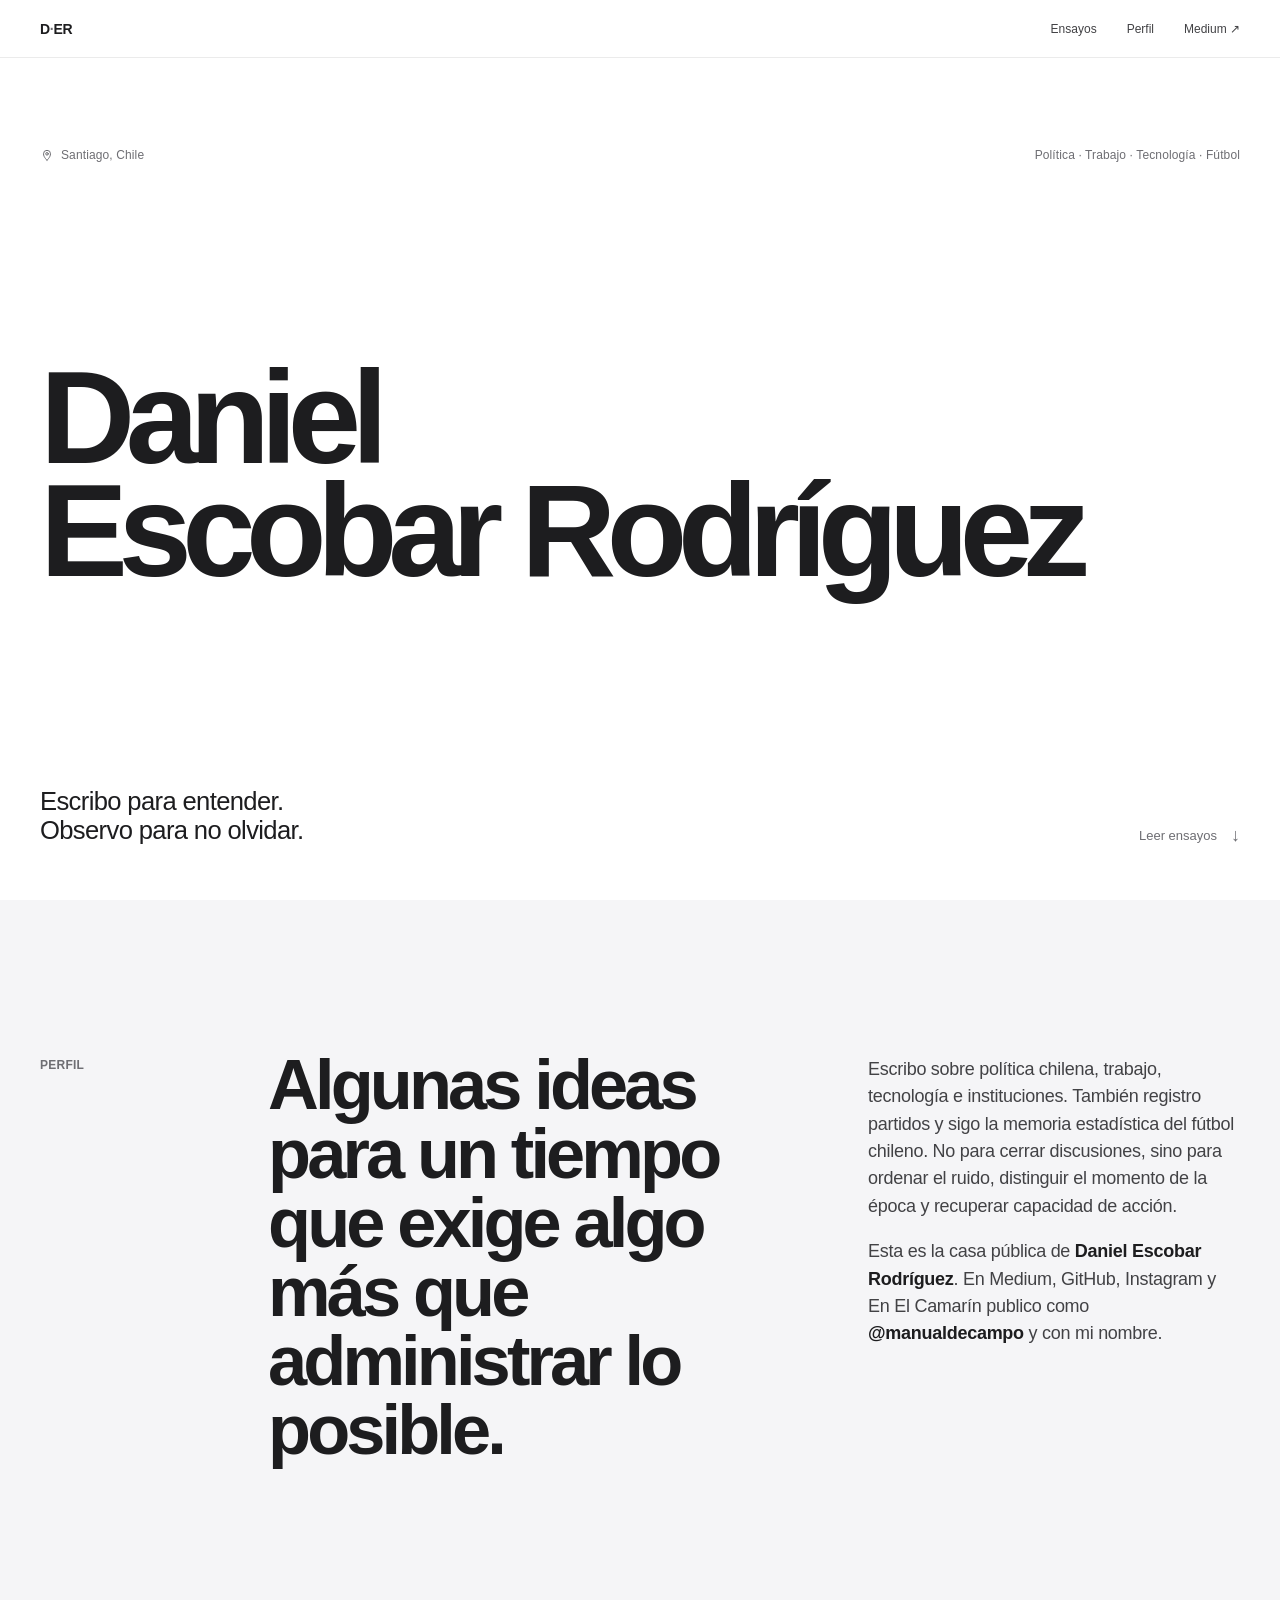
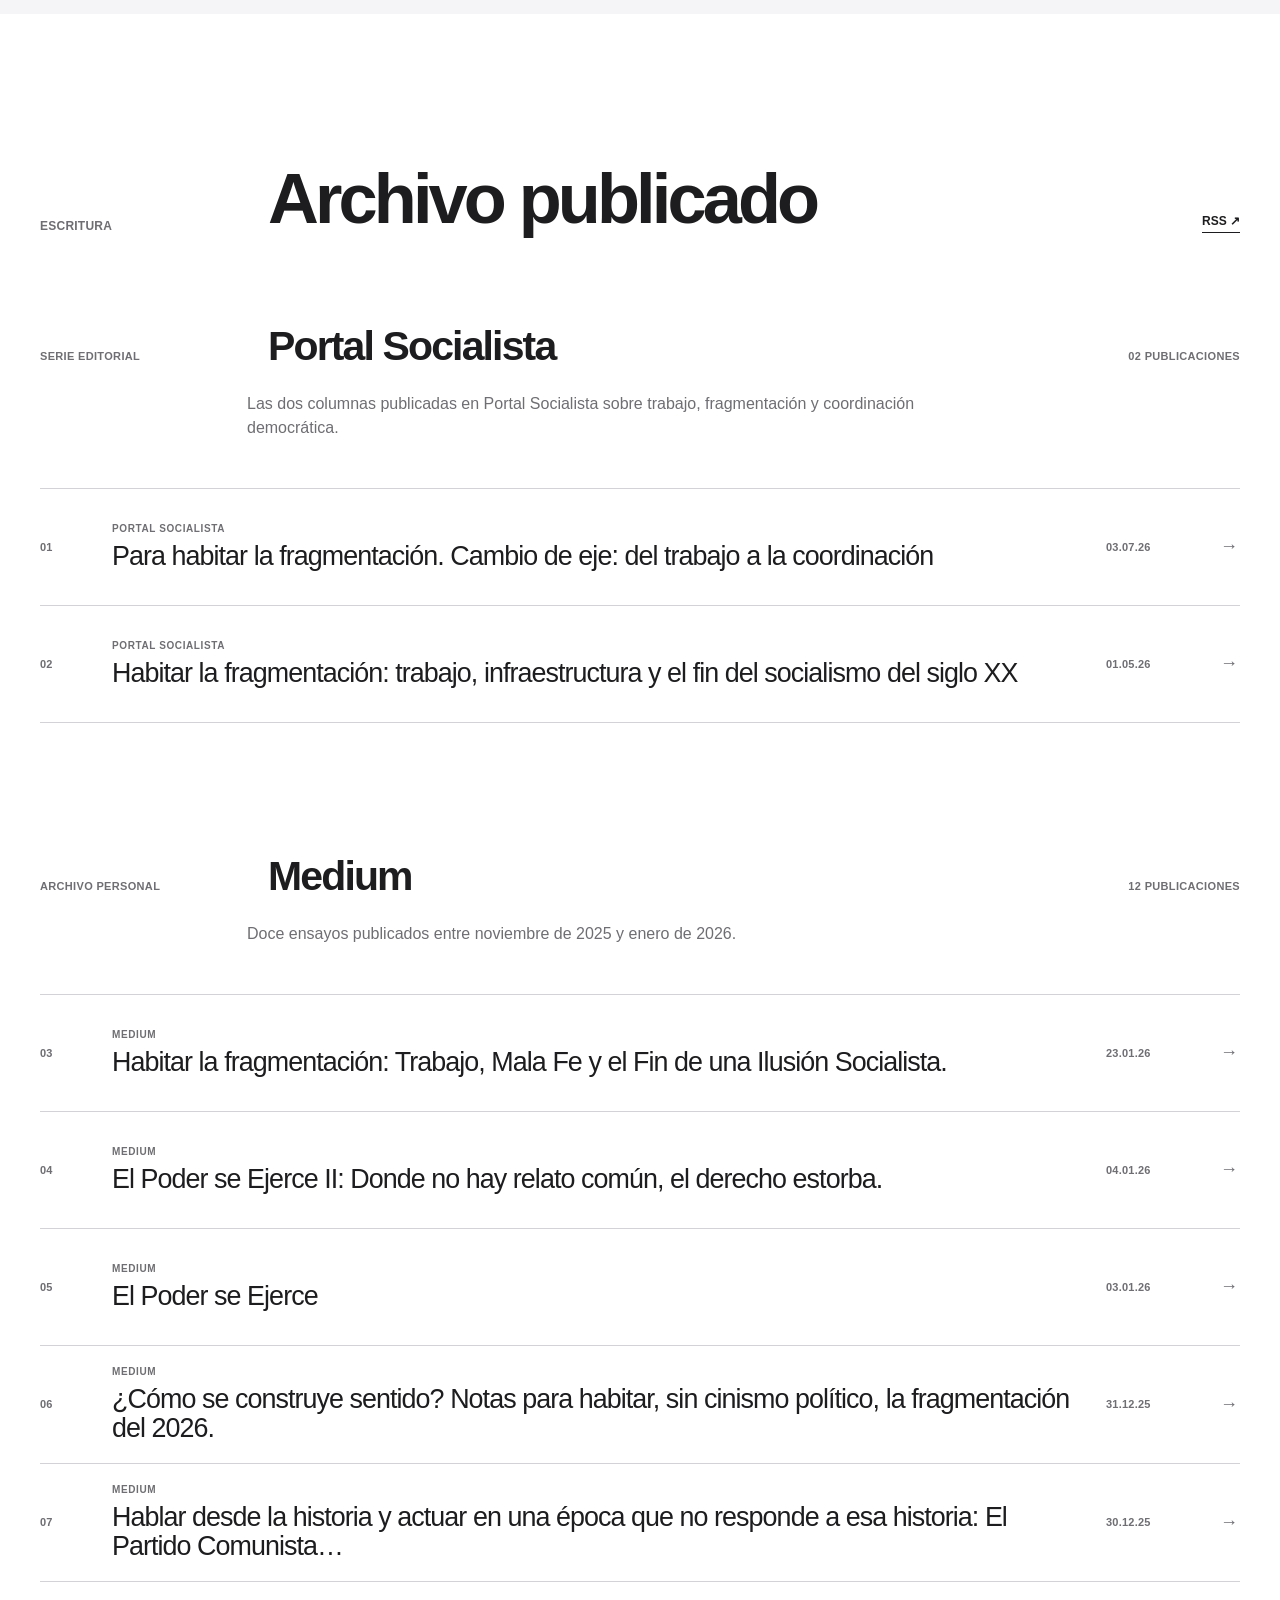
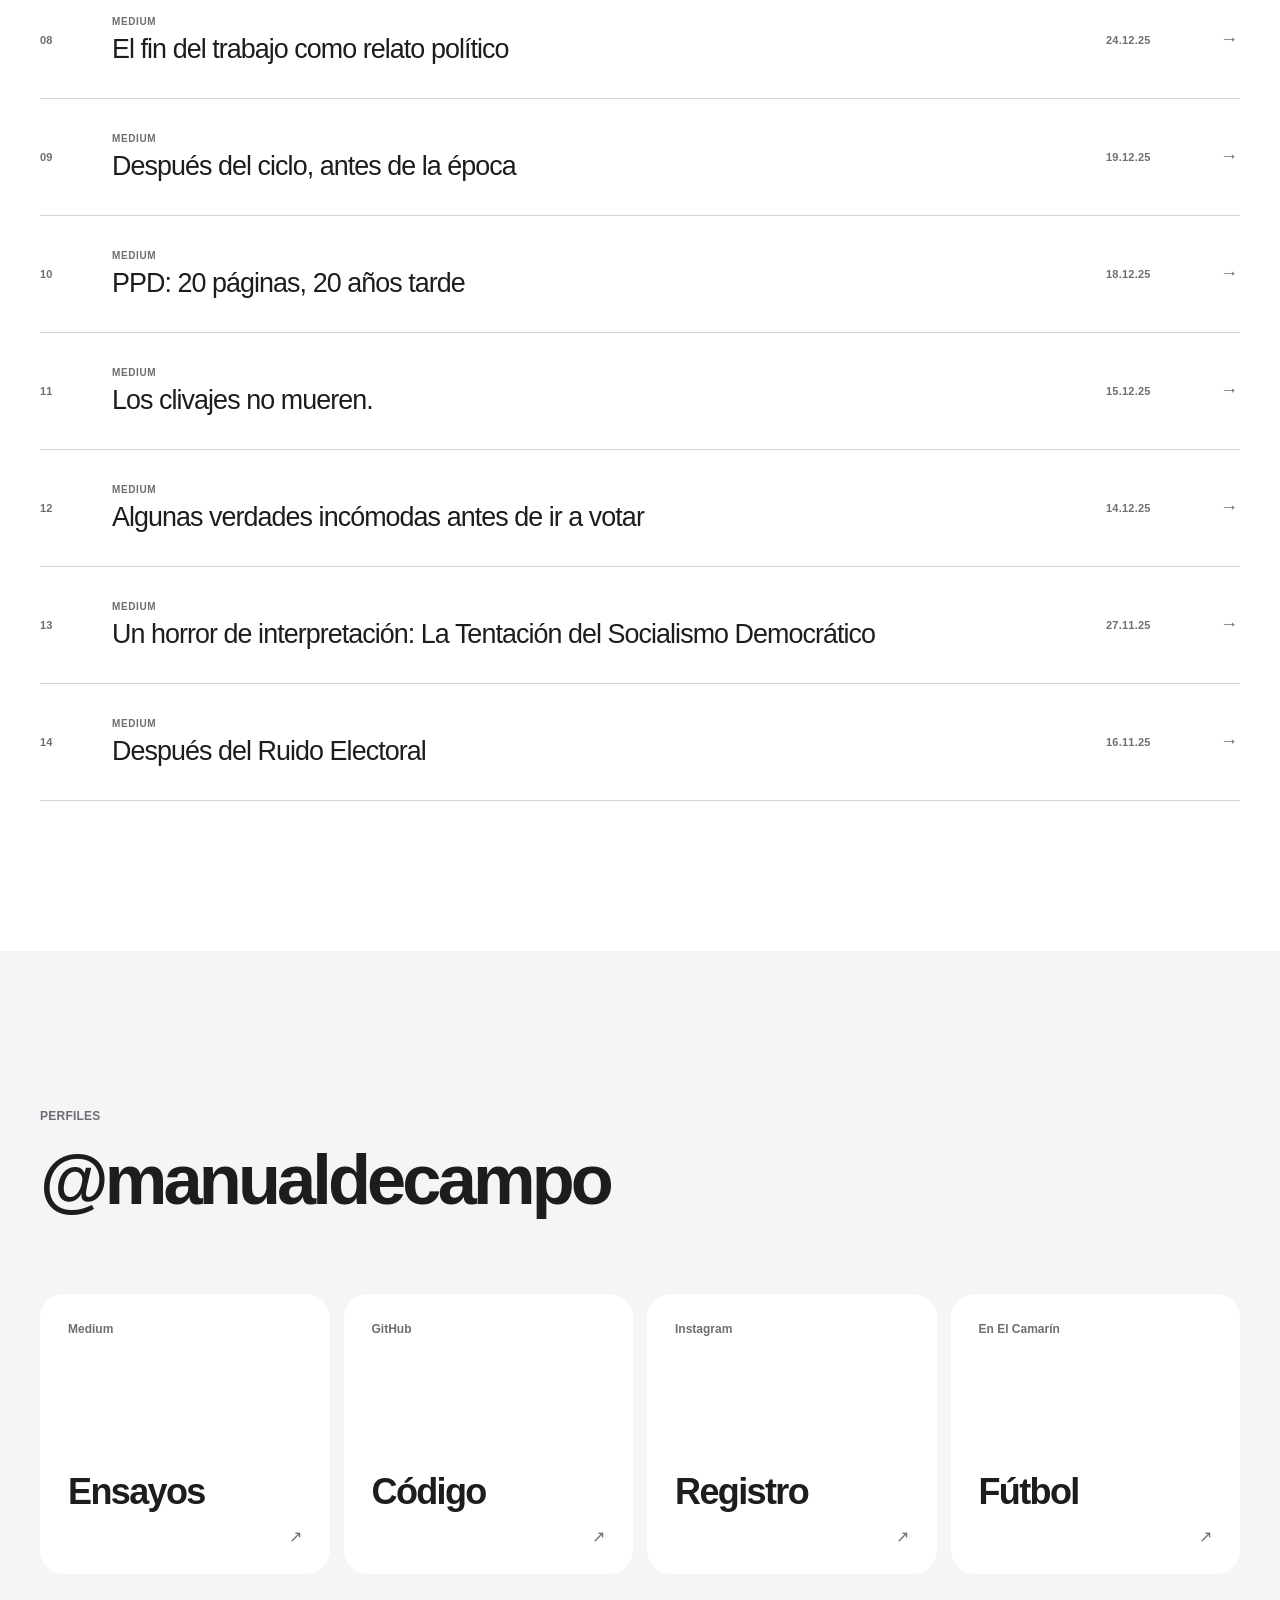
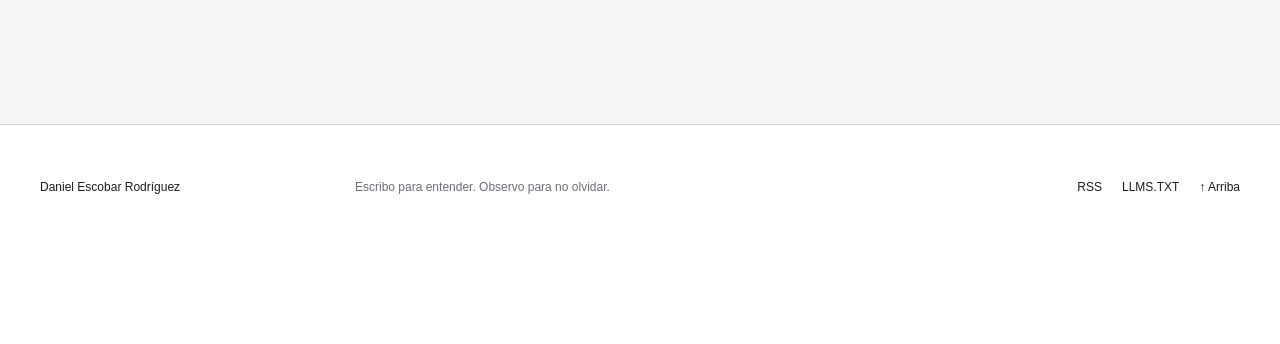
==== index.html @ f7c0a110 "hola mundo" ====
<!doctype html>
<html lang="es-CL">
  <head>
    <meta charset="utf-8" />
    <meta name="viewport" content="width=device-width, initial-scale=1" />
    <title>Daniel Escobar Rodríguez — @manualdecampo</title>
    <meta name="description" content="Ensayos de Daniel Escobar Rodríguez sobre política chilena, trabajo, tecnología, instituciones, vida común y fútbol chileno." />
    <meta name="author" content="Daniel Escobar Rodríguez" />
    <meta name="robots" content="index,follow,max-image-preview:large" />
    <meta name="theme-color" content="#ffffff" />
    <link rel="icon" href="data:," />
    <link rel="canonical" href="https://manualdecampo.github.io/" />
    <link rel="alternate" type="application/rss+xml" title="Ensayos de Daniel Escobar Rodríguez" href="https://manualdecampo.github.io/feed.xml" />
    <link rel="stylesheet" href="/styles.css" />

    <meta property="og:type" content="profile" />
    <meta property="og:locale" content="es_CL" />
    <meta property="og:title" content="Daniel Escobar Rodríguez" />
    <meta property="og:description" content="Escribo para entender. Observo para no olvidar." />
    <meta property="og:url" content="https://manualdecampo.github.io/" />
    <meta property="profile:username" content="manualdecampo" />
    <meta name="twitter:card" content="summary" />

    <script type="application/ld+json">
      {
        "@context": "https://schema.org",
        "@type": "ProfilePage",
        "@id": "https://manualdecampo.github.io/#profile",
        "url": "https://manualdecampo.github.io/",
        "name": "Daniel Escobar Rodríguez — ensayos y perfil",
        "inLanguage": "es-CL",
        "mainEntity": {
          "@type": "Person",
          "@id": "https://manualdecampo.github.io/#daniel-escobar-rodriguez",
          "name": "Daniel Escobar Rodríguez",
          "alternateName": ["@manualdecampo", "manualdecampo"],
          "identifier": "manualdecampo",
          "url": "https://manualdecampo.github.io/",
          "description": "Autor de ensayos sobre política chilena, trabajo, tecnología, instituciones y vida común.",
          "homeLocation": { "@type": "Country", "name": "Chile" },
          "sameAs": [
            "https://manualdecampo.medium.com/",
            "https://github.com/manualdecampo",
            "https://www.instagram.com/manualdecampo/",
            "https://enelcamarin.cl/author/descobar/"
          ],
          "knowsAbout": ["Política chilena", "Trabajo", "Tecnología", "Instituciones", "Vida común", "Fútbol chileno", "Estadísticas de fútbol"]
        }
      }
    </script>
  </head>
  <body>
    <header class="site-header">
      <a class="identity" href="#inicio" aria-label="Daniel Escobar Rodríguez, inicio">D<span>·</span>ER</a>
      <nav aria-label="Navegación principal">
        <a href="#ensayos">Ensayos</a>
        <a href="#perfil">Perfil</a>
        <a href="https://manualdecampo.medium.com/" rel="me">Medium ↗</a>
      </nav>
    </header>

    <main>
      <section class="hero" id="inicio" aria-labelledby="nombre">
        <div class="hero-meta" aria-label="Descripción breve">
          <span class="location"><svg viewBox="0 0 24 24" aria-hidden="true"><path d="M12 21s6-5.2 6-11a6 6 0 1 0-12 0c0 5.8 6 11 6 11Z"/><circle cx="12" cy="10" r="2.2"/></svg>Santiago, Chile</span>
          <span>Política · Trabajo · Tecnología · Fútbol</span>
        </div>
        <h1 id="nombre">Daniel<br />Escobar Rodríguez</h1>
        <div class="hero-bottom">
          <p class="manifesto">Escribo para entender.<br />Observo para no olvidar.</p>
          <a class="scroll-link" href="#ensayos">Leer ensayos <span>↓</span></a>
        </div>
      </section>

      <section class="intro" id="perfil" aria-labelledby="presentacion">
        <p class="section-label">Perfil</p>
        <h2 id="presentacion">Algunas ideas para un tiempo que exige algo más que administrar lo posible.</h2>
        <div class="intro-copy">
          <p>Escribo sobre política chilena, trabajo, tecnología e instituciones. También registro partidos y sigo la memoria estadística del fútbol chileno. No para cerrar discusiones, sino para ordenar el ruido, distinguir el momento de la época y recuperar capacidad de acción.</p>
          <p>Esta es la casa pública de <strong>Daniel Escobar Rodríguez</strong>. En Medium, GitHub, Instagram y En El Camarín publico como <strong>@manualdecampo</strong> y con mi nombre.</p>
        </div>
      </section>

      <section class="essays" id="ensayos" aria-labelledby="titulo-ensayos">
        <!-- PUBLICATIONS:START -->
<div class="essays-header">
  <p class="section-label">Escritura</p>
  <h2 id="titulo-ensayos">Archivo publicado</h2>
  <a href="/feed.xml">RSS ↗</a>
</div>
<div class="publication-group">
  <div class="publication-group-header">
    <p>Serie editorial</p>
    <h3>Portal Socialista</h3>
    <span>02 publicaciones</span>
  </div>
  <p class="publication-description">Las dos columnas publicadas en Portal Socialista sobre trabajo, fragmentación y coordinación democrática.</p>
  <ol class="essay-list"><li>
  <a href="/escritura/portal-socialista/para-habitar-la-fragmentacion-cambio-de-eje-del-trabajo-a-la-coordinacion/">
    <span class="essay-index">01</span>
    <span class="essay-copy"><span class="essay-source">Portal Socialista</span><span class="essay-title">Para habitar la fragmentación. Cambio de eje: del trabajo a la coordinación</span></span>
    <time datetime="2026-07-03">03.07.26</time>
    <span class="arrow" aria-hidden="true">→</span>
  </a>
</li>
<li>
  <a href="/escritura/portal-socialista/habitar-la-fragmentacion-trabajo-infraestructura-y-el-fin-del-socialismo-del-siglo-xx/">
    <span class="essay-index">02</span>
    <span class="essay-copy"><span class="essay-source">Portal Socialista</span><span class="essay-title">Habitar la fragmentación: trabajo, infraestructura y el fin del socialismo del siglo XX</span></span>
    <time datetime="2026-05-01">01.05.26</time>
    <span class="arrow" aria-hidden="true">→</span>
  </a>
</li>
</ol>
</div>

<div class="publication-group">
  <div class="publication-group-header">
    <p>Archivo personal</p>
    <h3>Medium</h3>
    <span>12 publicaciones</span>
  </div>
  <p class="publication-description">Doce ensayos publicados entre noviembre de 2025 y enero de 2026.</p>
  <ol class="essay-list"><li>
  <a href="/escritura/medium/habitar-la-fragmentacion-trabajo-mala-fe-y-el-fin-de-una-ilusion-socialista/">
    <span class="essay-index">03</span>
    <span class="essay-copy"><span class="essay-source">Medium</span><span class="essay-title">Habitar la fragmentación: Trabajo, Mala Fe y el Fin de una Ilusión Socialista.</span></span>
    <time datetime="2026-01-23">23.01.26</time>
    <span class="arrow" aria-hidden="true">→</span>
  </a>
</li>
<li>
  <a href="/escritura/medium/el-poder-se-ejerce-ii/">
    <span class="essay-index">04</span>
    <span class="essay-copy"><span class="essay-source">Medium</span><span class="essay-title">El Poder se Ejerce II: Donde no hay relato común, el derecho estorba.</span></span>
    <time datetime="2026-01-04">04.01.26</time>
    <span class="arrow" aria-hidden="true">→</span>
  </a>
</li>
<li>
  <a href="/escritura/medium/el-poder-se-ejerce/">
    <span class="essay-index">05</span>
    <span class="essay-copy"><span class="essay-source">Medium</span><span class="essay-title">El Poder se Ejerce</span></span>
    <time datetime="2026-01-03">03.01.26</time>
    <span class="arrow" aria-hidden="true">→</span>
  </a>
</li>
<li>
  <a href="/escritura/medium/como-se-construye-sentido/">
    <span class="essay-index">06</span>
    <span class="essay-copy"><span class="essay-source">Medium</span><span class="essay-title">¿Cómo se construye sentido? Notas para habitar, sin cinismo político, la fragmentación del 2026.</span></span>
    <time datetime="2025-12-31">31.12.25</time>
    <span class="arrow" aria-hidden="true">→</span>
  </a>
</li>
<li>
  <a href="/escritura/medium/hablar-desde-la-historia-partido-comunista/">
    <span class="essay-index">07</span>
    <span class="essay-copy"><span class="essay-source">Medium</span><span class="essay-title">Hablar desde la historia y actuar en una época que no responde a esa historia: El Partido Comunista…</span></span>
    <time datetime="2025-12-30">30.12.25</time>
    <span class="arrow" aria-hidden="true">→</span>
  </a>
</li>
<li>
  <a href="/escritura/medium/el-fin-del-trabajo-como-relato-politico/">
    <span class="essay-index">08</span>
    <span class="essay-copy"><span class="essay-source">Medium</span><span class="essay-title">El fin del trabajo como relato político</span></span>
    <time datetime="2025-12-24">24.12.25</time>
    <span class="arrow" aria-hidden="true">→</span>
  </a>
</li>
<li>
  <a href="/escritura/medium/despues-del-ciclo-antes-de-la-epoca/">
    <span class="essay-index">09</span>
    <span class="essay-copy"><span class="essay-source">Medium</span><span class="essay-title">Después del ciclo, antes de la época</span></span>
    <time datetime="2025-12-19">19.12.25</time>
    <span class="arrow" aria-hidden="true">→</span>
  </a>
</li>
<li>
  <a href="/escritura/medium/ppd-20-paginas-20-anos-tarde/">
    <span class="essay-index">10</span>
    <span class="essay-copy"><span class="essay-source">Medium</span><span class="essay-title">PPD: 20 páginas, 20 años tarde</span></span>
    <time datetime="2025-12-18">18.12.25</time>
    <span class="arrow" aria-hidden="true">→</span>
  </a>
</li>
<li>
  <a href="/escritura/medium/los-clivajes-no-mueren/">
    <span class="essay-index">11</span>
    <span class="essay-copy"><span class="essay-source">Medium</span><span class="essay-title">Los clivajes no mueren.</span></span>
    <time datetime="2025-12-15">15.12.25</time>
    <span class="arrow" aria-hidden="true">→</span>
  </a>
</li>
<li>
  <a href="/escritura/medium/algunas-verdades-incomodas-antes-de-ir-a-votar/">
    <span class="essay-index">12</span>
    <span class="essay-copy"><span class="essay-source">Medium</span><span class="essay-title">Algunas verdades incómodas antes de ir a votar</span></span>
    <time datetime="2025-12-14">14.12.25</time>
    <span class="arrow" aria-hidden="true">→</span>
  </a>
</li>
<li>
  <a href="/escritura/medium/un-horror-de-interpretacion-la-tentacion-del-socialismo-democratico/">
    <span class="essay-index">13</span>
    <span class="essay-copy"><span class="essay-source">Medium</span><span class="essay-title">Un horror de interpretación: La Tentación del Socialismo Democrático</span></span>
    <time datetime="2025-11-27">27.11.25</time>
    <span class="arrow" aria-hidden="true">→</span>
  </a>
</li>
<li>
  <a href="/escritura/medium/despues-del-ruido-electoral/">
    <span class="essay-index">14</span>
    <span class="essay-copy"><span class="essay-source">Medium</span><span class="essay-title">Después del Ruido Electoral</span></span>
    <time datetime="2025-11-16">16.11.25</time>
    <span class="arrow" aria-hidden="true">→</span>
  </a>
</li>
</ol>
</div>
        <!-- PUBLICATIONS:END -->
      </section>

      <section class="profiles" aria-labelledby="titulo-perfiles">
        <p class="section-label">Perfiles</p>
        <h2 id="titulo-perfiles">@manualdecampo</h2>
        <div class="profile-grid">
          <a href="https://manualdecampo.medium.com/" rel="me">
            <span>Medium</span><strong>Ensayos</strong><i>↗</i>
          </a>
          <a href="https://github.com/manualdecampo" rel="me">
            <span>GitHub</span><strong>Código</strong><i>↗</i>
          </a>
          <a href="https://www.instagram.com/manualdecampo/" rel="me">
            <span>Instagram</span><strong>Registro</strong><i>↗</i>
          </a>
          <a href="https://enelcamarin.cl/author/descobar/" rel="me">
            <span>En El Camarín</span><strong>Fútbol</strong><i>↗</i>
          </a>
        </div>
      </section>
    </main>

    <footer>
      <p>Daniel Escobar Rodríguez</p>
      <p>Escribo para entender. Observo para no olvidar.</p>
      <div>
        <a href="/feed.xml">RSS</a>
        <a href="/llms.txt">LLMS.TXT</a>
        <a href="#inicio">↑ Arriba</a>
      </div>
    </footer>
  </body>
</html>
---- styles.css ----
:root {
  --white: #ffffff;
  --black: #050505;
  --gray-900: #1d1d1f;
  --gray-700: #424245;
  --gray-500: #6e6e73;
  --gray-300: #d2d2d7;
  --gray-200: #e8e8ed;
  --gray-100: #f5f5f7;
  --page: min(1440px, calc(100vw - 80px));
  --font: -apple-system, BlinkMacSystemFont, "Helvetica Neue", Helvetica, Arial, sans-serif;
}

* { box-sizing: border-box; }
html { scroll-behavior: smooth; }
body {
  margin: 0;
  background: var(--white);
  color: var(--gray-900);
  font-family: var(--font);
  -webkit-font-smoothing: antialiased;
  text-rendering: optimizeLegibility;
}
a { color: inherit; }

.site-header {
  position: sticky;
  top: 0;
  z-index: 10;
  width: 100%;
  min-height: 58px;
  padding: 0 max(40px, calc((100vw - 1440px) / 2));
  display: flex;
  align-items: center;
  justify-content: space-between;
  background: color-mix(in srgb, white 82%, transparent);
  border-bottom: 1px solid rgba(0, 0, 0, .08);
  backdrop-filter: saturate(180%) blur(20px);
  -webkit-backdrop-filter: saturate(180%) blur(20px);
}
.identity {
  font-weight: 700;
  font-size: 14px;
  letter-spacing: -.02em;
  text-decoration: none;
}
.identity span { color: var(--gray-500); }
.site-header nav { display: flex; gap: 30px; }
.site-header nav a {
  font-size: 12px;
  font-weight: 500;
  text-decoration: none;
  color: var(--gray-700);
  transition: color .2s ease;
}
.site-header nav a:hover { color: var(--black); }

.hero {
  width: var(--page);
  min-height: calc(100vh - 58px);
  margin: 0 auto;
  padding: clamp(70px, 10vh, 130px) 0 54px;
  display: flex;
  flex-direction: column;
  justify-content: space-between;
}
.hero-meta {
  display: flex;
  justify-content: space-between;
  color: var(--gray-500);
  font-size: 12px;
  font-weight: 500;
  letter-spacing: .01em;
}
.location { display: inline-flex; align-items: center; gap: 7px; }
.location svg {
  width: 14px;
  height: 14px;
  fill: none;
  stroke: currentColor;
  stroke-width: 1.7;
  stroke-linecap: round;
  stroke-linejoin: round;
}
.hero h1 {
  margin: auto 0;
  max-width: 1200px;
  font-size: clamp(72px, 10.3vw, 158px);
  font-weight: 600;
  letter-spacing: -.072em;
  line-height: .86;
}
.hero-bottom {
  display: flex;
  justify-content: space-between;
  align-items: end;
}
.manifesto {
  margin: 0;
  font-size: clamp(20px, 2vw, 30px);
  font-weight: 500;
  letter-spacing: -.025em;
  line-height: 1.16;
}
.scroll-link {
  display: flex;
  gap: 14px;
  align-items: center;
  color: var(--gray-500);
  font-size: 13px;
  text-decoration: none;
}
.scroll-link span { font-size: 18px; }

.intro {
  padding: 150px max(40px, calc((100vw - 1440px) / 2));
  display: grid;
  grid-template-columns: 1fr 3fr 2fr;
  gap: 42px;
  background: var(--gray-100);
}
.section-label {
  margin: 8px 0 0;
  color: var(--gray-500);
  font-size: 12px;
  font-weight: 600;
  letter-spacing: .02em;
  text-transform: uppercase;
}
.intro h2, .essays h2, .profiles h2 {
  margin: 0;
  font-size: clamp(44px, 5.5vw, 84px);
  font-weight: 600;
  letter-spacing: -.055em;
  line-height: .98;
}
.intro-copy {
  padding-top: 6px;
  color: var(--gray-700);
  font-size: 18px;
  letter-spacing: -.015em;
  line-height: 1.52;
}
.intro-copy p:first-child { margin-top: 0; }
.intro-copy strong { color: var(--gray-900); font-weight: 600; }

.essays {
  padding: 150px max(40px, calc((100vw - 1440px) / 2));
  background: var(--white);
}
.essays-header {
  display: grid;
  grid-template-columns: 1fr 4fr 1fr;
  gap: 42px;
  align-items: end;
  margin-bottom: 90px;
}
.essays-header > a {
  justify-self: end;
  padding-bottom: 4px;
  border-bottom: 1px solid var(--gray-900);
  font-size: 12px;
  font-weight: 600;
  text-decoration: none;
}
.essay-list {
  margin: 0;
  padding: 0;
  border-top: 1px solid var(--gray-300);
  list-style: none;
}
.essay-list li { border-bottom: 1px solid var(--gray-300); }
.essay-list a {
  display: grid;
  grid-template-columns: 48px minmax(0, 1fr) 90px 20px;
  gap: 24px;
  align-items: center;
  min-height: 116px;
  padding: 20px 0;
  text-decoration: none;
}
.essay-index, .essay-list time {
  color: var(--gray-500);
  font-size: 11px;
  font-weight: 600;
  letter-spacing: .02em;
}
.essay-title {
  display: block;
  max-width: 1040px;
  font-size: clamp(22px, 2.1vw, 34px);
  font-weight: 500;
  letter-spacing: -.035em;
  line-height: 1.08;
  transition: transform .25s ease, color .25s ease;
}
.essay-copy { min-width: 0; }
.essay-source {
  display: block;
  margin-bottom: 8px;
  color: var(--gray-500);
  font-size: 10px;
  font-weight: 700;
  letter-spacing: .06em;
  text-transform: uppercase;
}
.arrow { color: var(--gray-500); font-size: 18px; }
.essay-list a:hover .essay-title { color: var(--black); transform: translateX(8px); }

.publication-group + .publication-group { margin-top: 130px; }
.publication-group-header {
  display: grid;
  grid-template-columns: 1fr 4fr 1fr;
  gap: 42px;
  align-items: baseline;
  margin-bottom: 22px;
}
.publication-group-header p,
.publication-group-header span {
  margin: 0;
  color: var(--gray-500);
  font-size: 11px;
  font-weight: 600;
  letter-spacing: .03em;
  text-transform: uppercase;
}
.publication-group-header span { justify-self: end; }
.publication-group-header h3 {
  margin: 0;
  font-size: clamp(30px, 3.2vw, 50px);
  font-weight: 600;
  letter-spacing: -.045em;
}
.publication-description {
  max-width: 700px;
  margin: 0 0 48px calc((100% - 210px) / 6 + 42px);
  color: var(--gray-500);
  font-size: 16px;
  line-height: 1.5;
}

.article-shell {
  width: min(1180px, calc(100vw - 80px));
  margin: 0 auto;
  padding: 62px 0 140px;
}
.article-back {
  display: inline-block;
  margin-bottom: 100px;
  color: var(--gray-500);
  font-size: 12px;
  font-weight: 600;
  text-decoration: none;
}
.article-page { max-width: 900px; margin: 0 auto; }
.article-header {
  padding-bottom: 70px;
  border-bottom: 1px solid var(--gray-300);
}
.article-kicker {
  margin: 0 0 28px;
  color: var(--gray-500);
  font-size: 11px;
  font-weight: 700;
  letter-spacing: .08em;
  text-transform: uppercase;
}
.article-header h1 {
  margin: 0;
  font-size: clamp(48px, 7vw, 88px);
  font-weight: 600;
  letter-spacing: -.06em;
  line-height: .98;
}
.article-meta {
  display: flex;
  flex-wrap: wrap;
  gap: 12px 26px;
  margin-top: 46px;
  color: var(--gray-500);
  font-size: 12px;
}
.article-body {
  max-width: 760px;
  margin: 76px auto 0;
  font-family: "Iowan Old Style", "Palatino Linotype", Palatino, Georgia, serif;
  font-size: clamp(19px, 2vw, 22px);
  line-height: 1.72;
}
.article-body p { margin: 0 0 1.55em; }
.article-body h2,
.article-body h3 {
  margin: 2.3em 0 .8em;
  color: var(--gray-900);
  font-family: var(--font);
  font-weight: 600;
  letter-spacing: -.035em;
  line-height: 1.08;
}
.article-body h2 { font-size: clamp(30px, 3vw, 42px); }
.article-body h3 { font-size: clamp(24px, 2.4vw, 32px); }
.article-body blockquote {
  margin: 2.2em 0;
  padding-left: 28px;
  border-left: 2px solid var(--gray-900);
  font-style: italic;
}
.article-body ul,
.article-body ol { margin: 0 0 1.6em; padding-left: 1.25em; }
.article-body li { margin-bottom: .55em; }
.article-body a { text-decoration-thickness: 1px; text-underline-offset: 3px; }
.article-body figure { margin: 2.8em 0; }
.article-body img { display: block; max-width: 100%; height: auto; border-radius: 4px; }
.article-body figcaption {
  margin-top: 10px;
  color: var(--gray-500);
  font-family: var(--font);
  font-size: 12px;
  line-height: 1.4;
}
.article-body hr { margin: 3em 0; border: 0; border-top: 1px solid var(--gray-300); }
.article-origin {
  max-width: 760px;
  margin: 90px auto 0;
  padding: 34px 0;
  display: flex;
  justify-content: space-between;
  gap: 30px;
  border-top: 1px solid var(--gray-300);
  border-bottom: 1px solid var(--gray-300);
  color: var(--gray-500);
  font-size: 12px;
}
.article-origin p { margin: 0; }
.article-origin a { font-weight: 600; text-decoration: none; }

.profiles {
  padding: 150px max(40px, calc((100vw - 1440px) / 2));
  background: var(--gray-100);
}
.profiles > h2 { margin: 22px 0 80px; }
.profile-grid {
  display: grid;
  grid-template-columns: repeat(4, 1fr);
  gap: 14px;
}
.profile-grid a {
  min-height: 280px;
  padding: 28px;
  display: flex;
  flex-direction: column;
  background: var(--white);
  border-radius: 24px;
  text-decoration: none;
  transition: transform .25s ease, box-shadow .25s ease;
}
.profile-grid a:hover {
  transform: translateY(-4px);
  box-shadow: 0 18px 50px rgba(0, 0, 0, .08);
}
.profile-grid span { color: var(--gray-500); font-size: 12px; font-weight: 600; }
.profile-grid strong { margin-top: auto; font-size: 36px; font-weight: 600; letter-spacing: -.045em; }
.profile-grid i { align-self: flex-end; margin-top: 14px; color: var(--gray-500); font-style: normal; }
footer {
  min-height: 220px;
  padding: 55px max(40px, calc((100vw - 1440px) / 2));
  display: grid;
  grid-template-columns: 1fr 2fr 1fr;
  gap: 30px;
  align-items: start;
  border-top: 1px solid var(--gray-300);
  background: var(--white);
  color: var(--gray-900);
  font-size: 12px;
}
footer p { margin: 0; }
footer p:nth-child(2) { color: var(--gray-500); }
footer div { display: flex; justify-content: flex-end; gap: 20px; }
footer a { text-decoration: none; }

@media (max-width: 900px) {
  :root { --page: calc(100vw - 48px); }
  .site-header { padding: 0 24px; }
  .hero { min-height: 820px; }
  .hero h1 { font-size: clamp(64px, 13vw, 112px); }
  .intro { grid-template-columns: 48px 1fr; padding: 110px 24px; }
  .intro-copy { grid-column: 2; max-width: 620px; }
  .essays, .profiles { padding: 110px 24px; }
  .essays-header { grid-template-columns: 48px 1fr; }
  .essays-header > a { grid-column: 2; justify-self: start; }
  .publication-group-header { grid-template-columns: 48px 1fr; }
  .publication-group-header span { grid-column: 2; justify-self: start; }
  .publication-description { margin-left: 90px; }
  .article-shell { width: calc(100vw - 48px); padding-top: 42px; }
  .article-back { margin-bottom: 70px; }
  .profile-grid { grid-template-columns: repeat(2, 1fr); }
  .profile-grid a { min-height: 210px; }
  footer { padding: 50px 24px; grid-template-columns: 1fr; }
  footer div { justify-content: flex-start; }
}

@media (max-width: 620px) {
  .site-header nav { gap: 18px; }
  .site-header nav a:nth-child(2) { display: none; }
  .hero { min-height: calc(100svh - 58px); padding: 64px 0 34px; }
  .hero-meta { flex-direction: column; gap: 6px; }
  .hero h1 { font-size: clamp(58px, 19vw, 86px); letter-spacing: -.065em; }
  .hero-bottom { align-items: flex-start; flex-direction: column; gap: 36px; }
  .intro { grid-template-columns: 1fr; gap: 24px; }
  .intro-copy { grid-column: auto; }
  .essays-header { grid-template-columns: 1fr; gap: 22px; margin-bottom: 60px; }
  .essays-header > a { grid-column: auto; }
  .publication-group + .publication-group { margin-top: 90px; }
  .publication-group-header { grid-template-columns: 1fr; gap: 10px; }
  .publication-group-header span { grid-column: auto; }
  .publication-description { margin: 0 0 34px; }
  .essay-list a { grid-template-columns: 28px 1fr 18px; gap: 10px; min-height: 100px; }
  .essay-list time { display: none; }
  .profiles > h2 { font-size: 48px; }
  .profile-grid { grid-template-columns: 1fr; }
  .article-shell { width: calc(100vw - 40px); padding-bottom: 90px; }
  .article-back { margin-bottom: 52px; }
  .article-header { padding-bottom: 48px; }
  .article-header h1 { font-size: clamp(42px, 12.5vw, 64px); }
  .article-body { margin-top: 52px; font-size: 19px; line-height: 1.66; }
  .article-origin { flex-direction: column; }
}

@media (prefers-reduced-motion: reduce) {
  html { scroll-behavior: auto; }
  * { transition: none !important; }
}
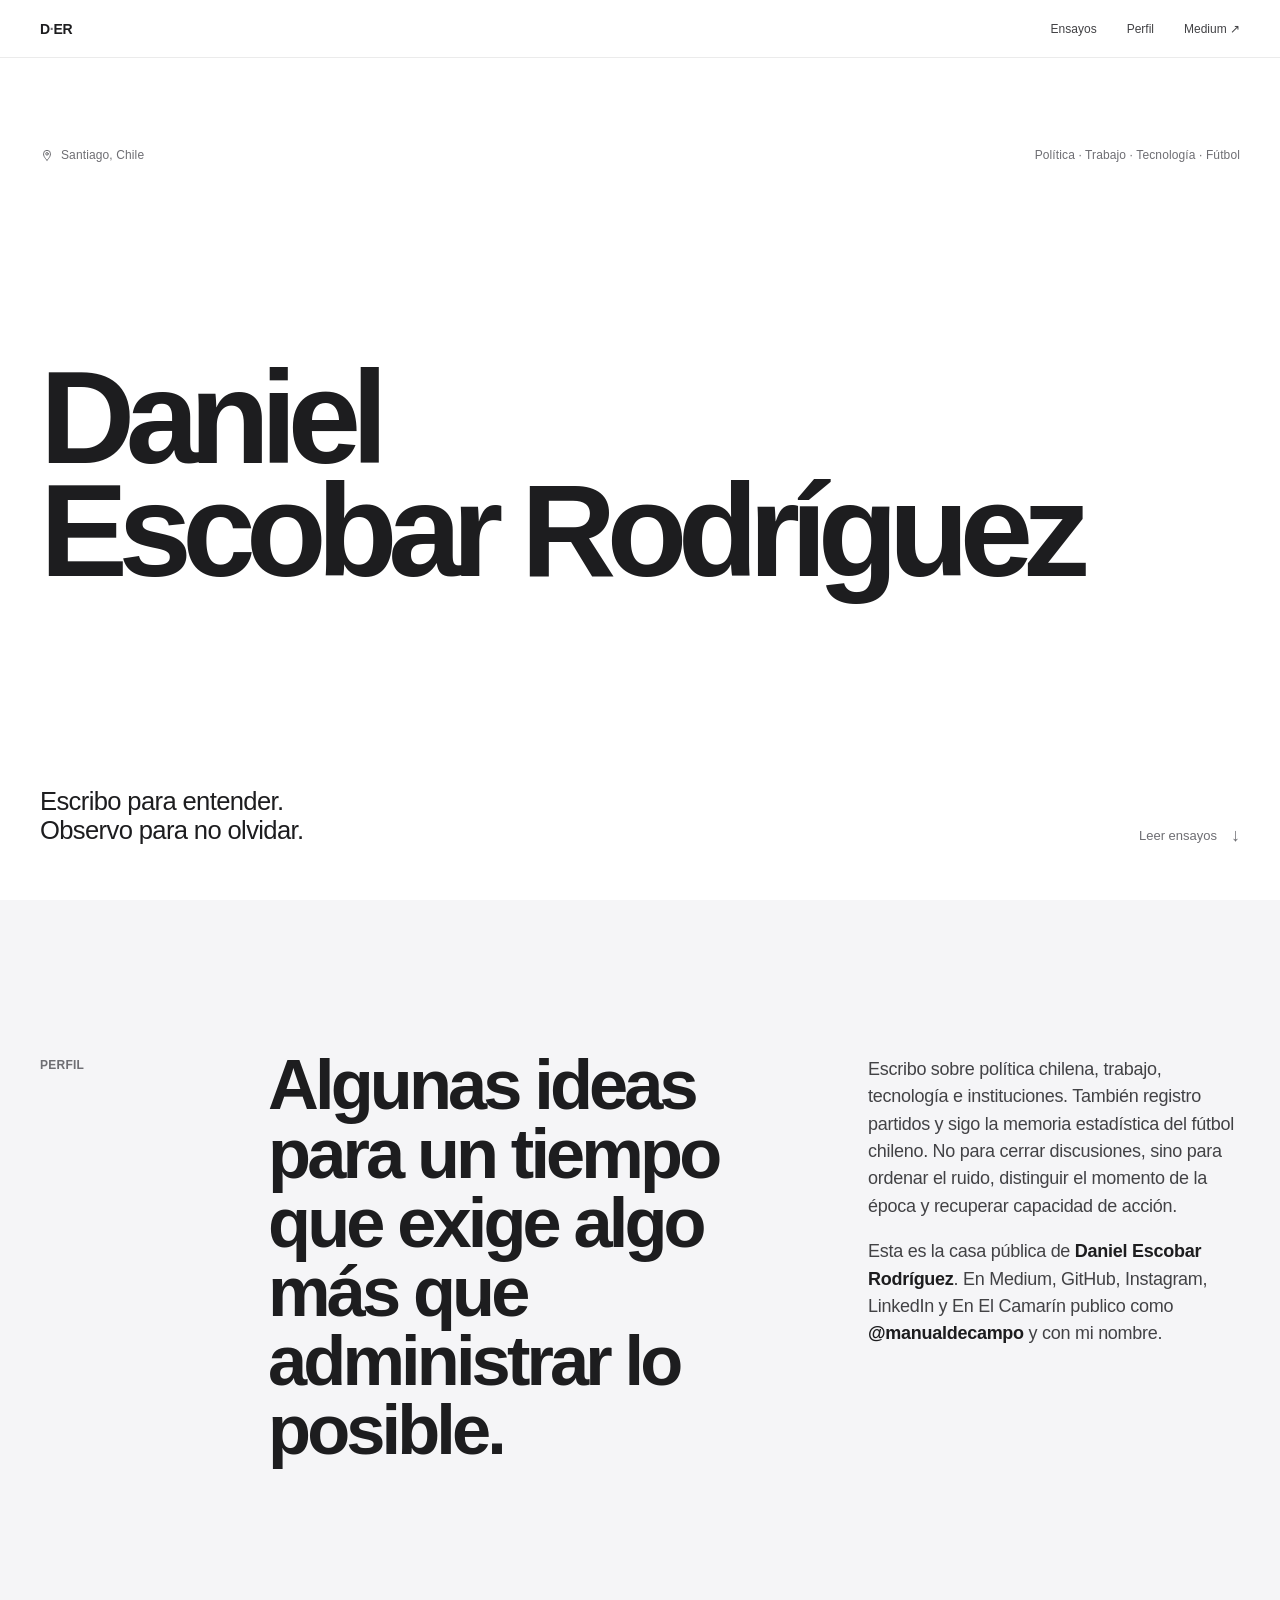
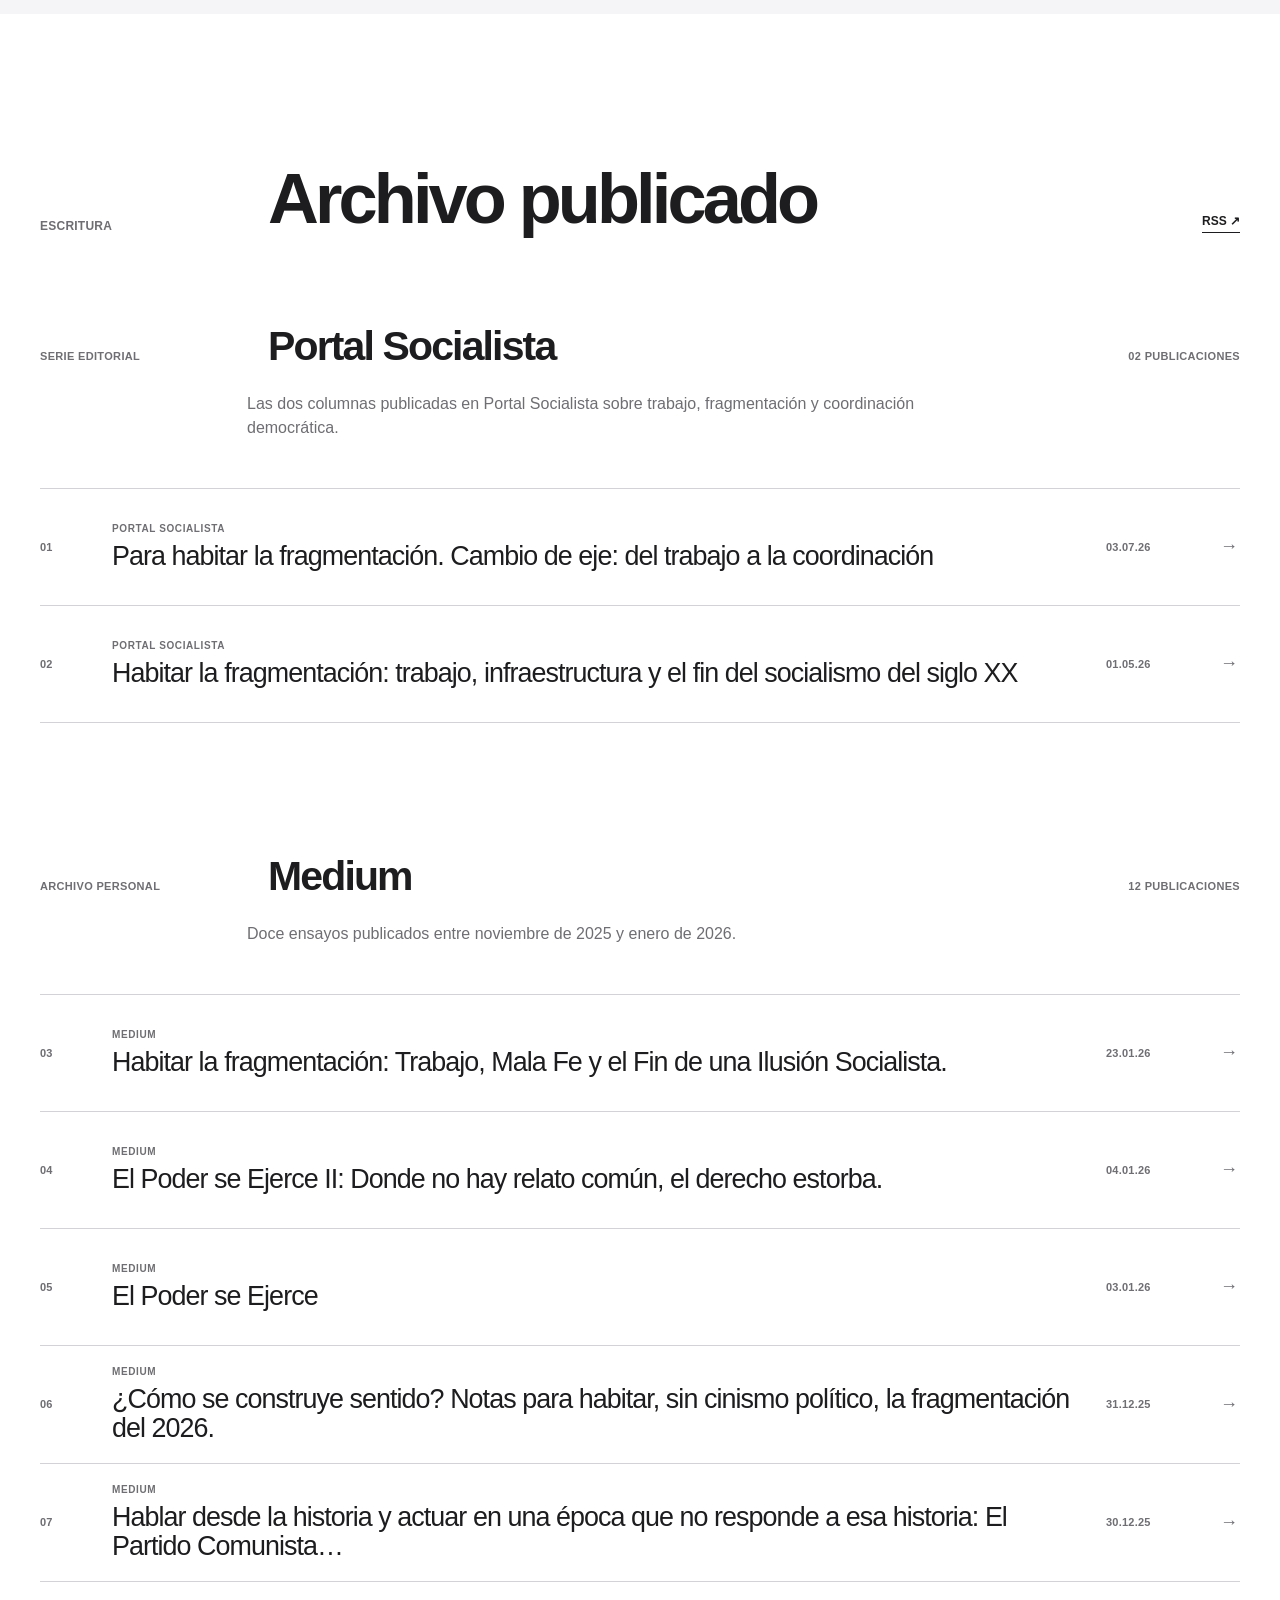
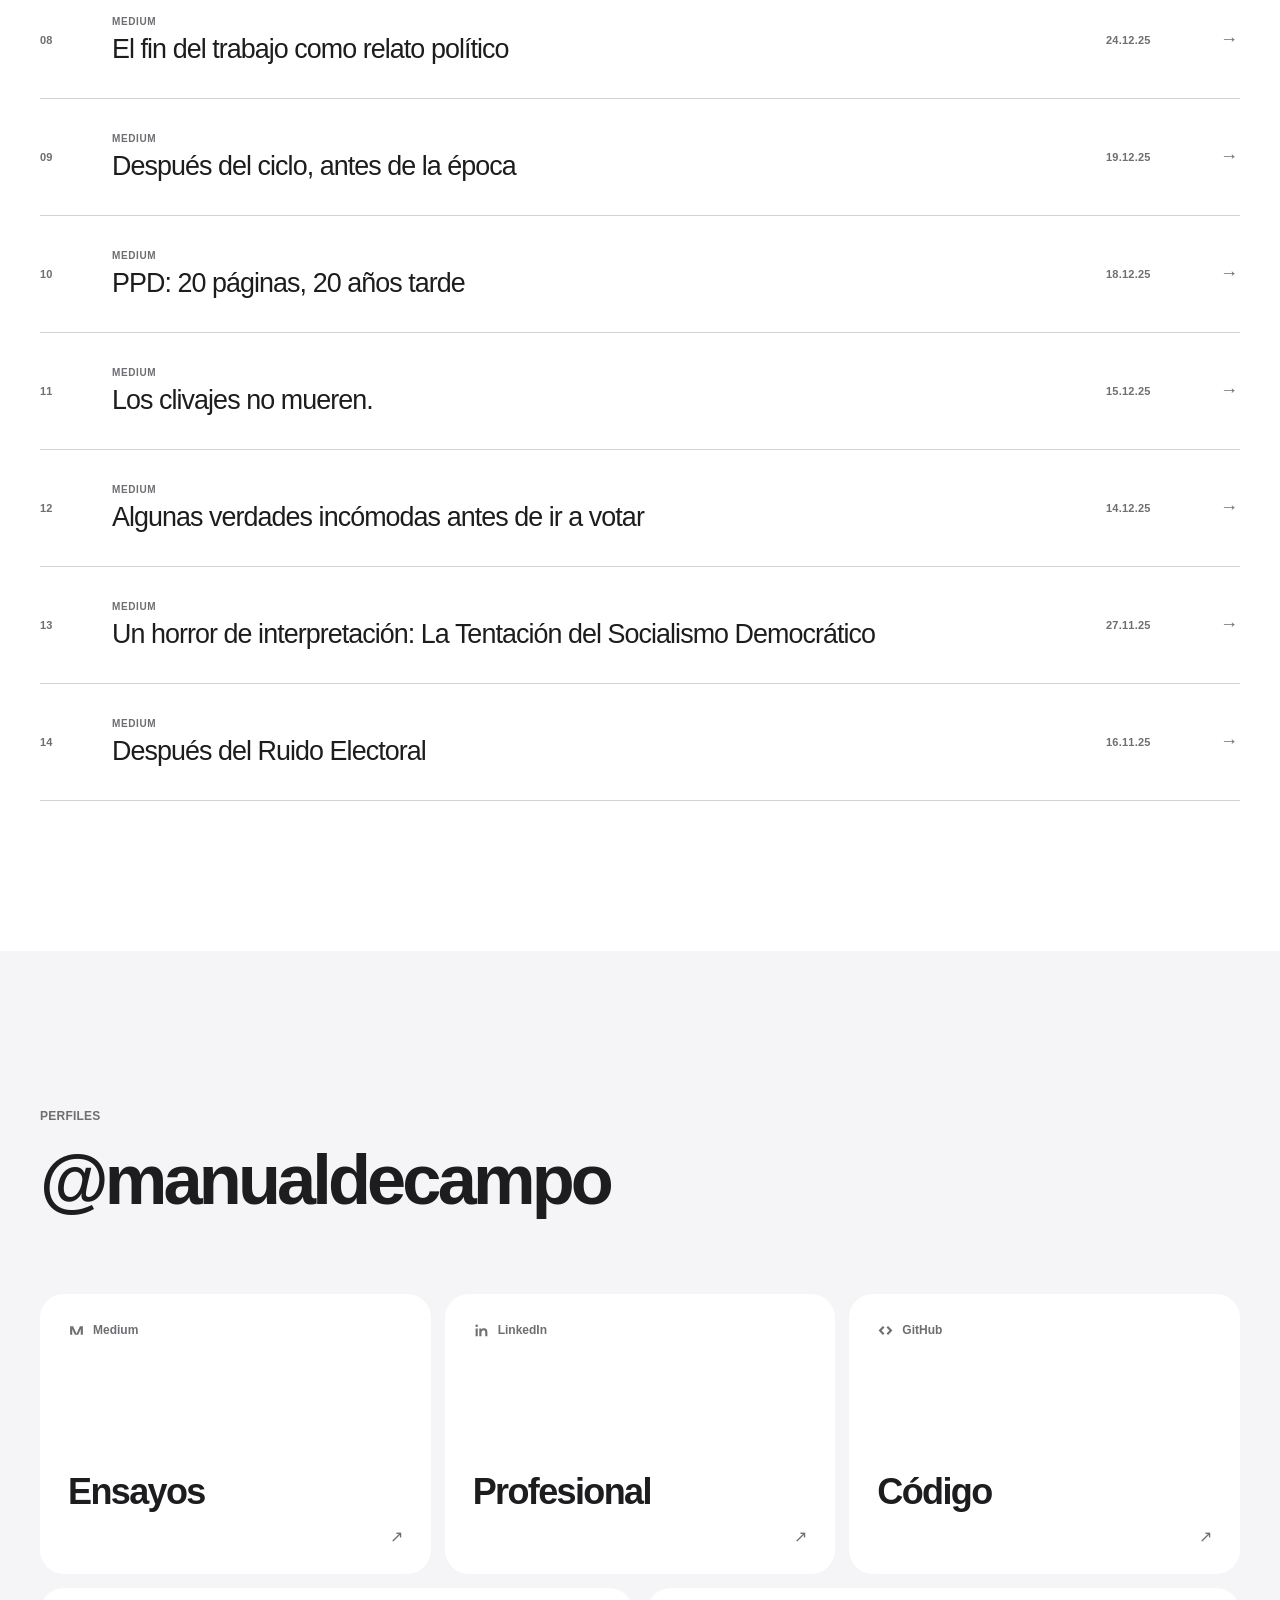
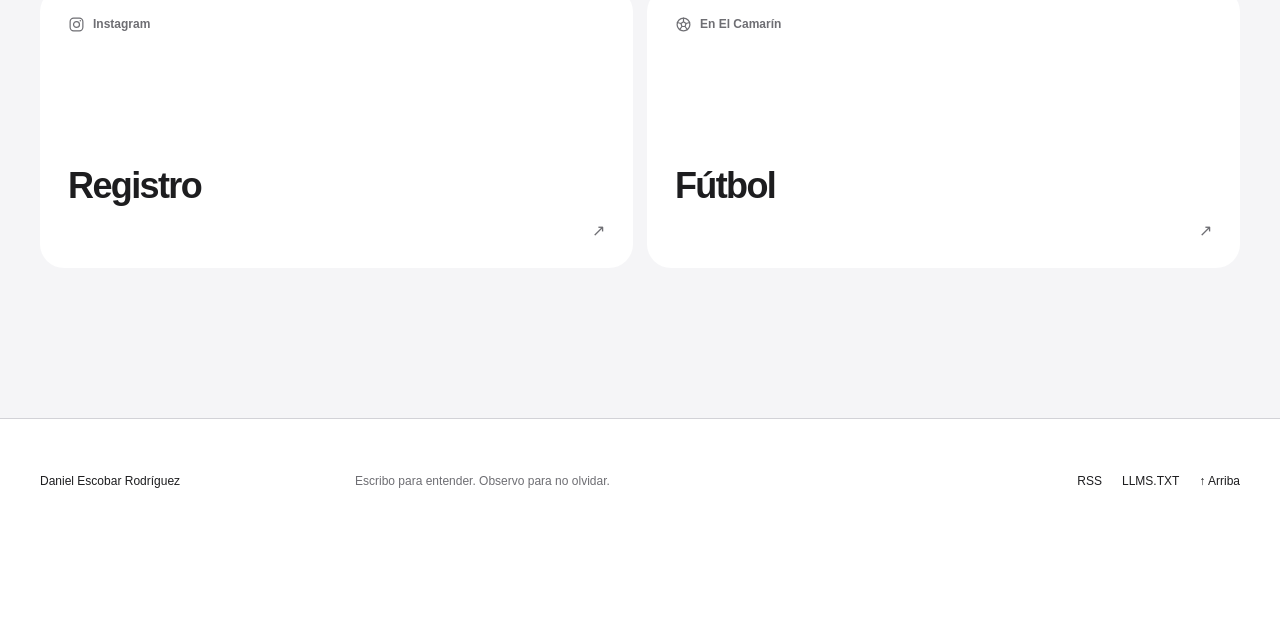
==== commit 0cc9253f: "Se agrega linkedIn" ====
--- a/index.html
+++ b/index.html
@@ -11,7 +11,7 @@
     <link rel="icon" href="data:," />
     <link rel="canonical" href="https://manualdecampo.github.io/" />
     <link rel="alternate" type="application/rss+xml" title="Ensayos de Daniel Escobar Rodríguez" href="https://manualdecampo.github.io/feed.xml" />
-    <link rel="stylesheet" href="/styles.css" />
+    <link rel="stylesheet" href="/styles.css?v=linkedin" />
 
     <meta property="og:type" content="profile" />
     <meta property="og:locale" content="es_CL" />
@@ -40,6 +40,7 @@
           "homeLocation": { "@type": "Country", "name": "Chile" },
           "sameAs": [
             "https://manualdecampo.medium.com/",
+            "https://www.linkedin.com/in/manualdecampo/",
             "https://github.com/manualdecampo",
             "https://www.instagram.com/manualdecampo/",
             "https://enelcamarin.cl/author/descobar/"
@@ -77,7 +78,7 @@
         <h2 id="presentacion">Algunas ideas para un tiempo que exige algo más que administrar lo posible.</h2>
         <div class="intro-copy">
           <p>Escribo sobre política chilena, trabajo, tecnología e instituciones. También registro partidos y sigo la memoria estadística del fútbol chileno. No para cerrar discusiones, sino para ordenar el ruido, distinguir el momento de la época y recuperar capacidad de acción.</p>
-          <p>Esta es la casa pública de <strong>Daniel Escobar Rodríguez</strong>. En Medium, GitHub, Instagram y En El Camarín publico como <strong>@manualdecampo</strong> y con mi nombre.</p>
+          <p>Esta es la casa pública de <strong>Daniel Escobar Rodríguez</strong>. En Medium, GitHub, Instagram, LinkedIn y En El Camarín publico como <strong>@manualdecampo</strong> y con mi nombre.</p>
         </div>
       </section>
 
@@ -227,16 +228,19 @@
         <h2 id="titulo-perfiles">@manualdecampo</h2>
         <div class="profile-grid">
           <a href="https://manualdecampo.medium.com/" rel="me">
-            <span>Medium</span><strong>Ensayos</strong><i>↗</i>
+            <span class="profile-service"><svg viewBox="0 0 24 24" aria-hidden="true"><path class="icon-fill" d="M3 6h4.2l4.9 10.7L16.8 6H21v12h-3V9.8L14.4 18h-4.7L6 9.8V18H3V6Z"/></svg>Medium</span><strong>Ensayos</strong><i>↗</i>
+          </a>
+          <a href="https://www.linkedin.com/in/manualdecampo/" rel="me">
+            <span class="profile-service"><svg viewBox="0 0 24 24" aria-hidden="true"><circle class="icon-fill" cx="5.2" cy="5.2" r="1.8"/><path class="icon-fill" d="M3.7 9h3v11h-3V9Zm5.2 0h2.9v1.5c.8-1.1 2-1.8 3.8-1.8 3.2 0 4.7 2.1 4.7 5.6V20h-3v-5.3c0-2-.7-3.2-2.4-3.2-1.9 0-3 1.3-3 3.7V20h-3V9Z"/></svg>LinkedIn</span><strong>Profesional</strong><i>↗</i>
           </a>
           <a href="https://github.com/manualdecampo" rel="me">
-            <span>GitHub</span><strong>Código</strong><i>↗</i>
+            <span class="profile-service"><svg viewBox="0 0 24 24" aria-hidden="true"><path class="icon-fill" d="M8.4 18.2 2.2 12l6.2-6.2 2.1 2.1L6.4 12l4.1 4.1-2.1 2.1Zm7.2 0-2.1-2.1 4.1-4.1-4.1-4.1 2.1-2.1 6.2 6.2-6.2 6.2Z"/></svg>GitHub</span><strong>Código</strong><i>↗</i>
           </a>
           <a href="https://www.instagram.com/manualdecampo/" rel="me">
-            <span>Instagram</span><strong>Registro</strong><i>↗</i>
+            <span class="profile-service"><svg viewBox="0 0 24 24" aria-hidden="true"><rect x="3" y="3" width="18" height="18" rx="5"/><circle cx="12" cy="12" r="4.2"/><circle class="icon-fill" cx="17.4" cy="6.7" r="1.1"/></svg>Instagram</span><strong>Registro</strong><i>↗</i>
           </a>
           <a href="https://enelcamarin.cl/author/descobar/" rel="me">
-            <span>En El Camarín</span><strong>Fútbol</strong><i>↗</i>
+            <span class="profile-service"><svg viewBox="0 0 24 24" aria-hidden="true"><circle cx="12" cy="12" r="9"/><path d="m12 8 3.6 2.6-1.4 4.2H9.8l-1.4-4.2L12 8Zm0-5v5m8.6 1.2-5 1.4m1.9 8.7-3.3-4.5m-7.7 4.5 3.3-4.5M3.4 9.2l5 1.4"/></svg>En El Camarín</span><strong>Fútbol</strong><i>↗</i>
           </a>
         </div>
       </section>
--- a/styles.css
+++ b/styles.css
@@ -341,10 +341,11 @@
 .profiles > h2 { margin: 22px 0 80px; }
 .profile-grid {
   display: grid;
-  grid-template-columns: repeat(4, 1fr);
+  grid-template-columns: repeat(6, 1fr);
   gap: 14px;
 }
 .profile-grid a {
+  grid-column: span 2;
   min-height: 280px;
   padding: 28px;
   display: flex;
@@ -354,11 +355,30 @@
   text-decoration: none;
   transition: transform .25s ease, box-shadow .25s ease;
 }
+.profile-grid a:nth-last-child(-n + 2) { grid-column: span 3; }
 .profile-grid a:hover {
   transform: translateY(-4px);
   box-shadow: 0 18px 50px rgba(0, 0, 0, .08);
 }
-.profile-grid span { color: var(--gray-500); font-size: 12px; font-weight: 600; }
+.profile-service {
+  display: flex;
+  align-items: center;
+  gap: 8px;
+  color: var(--gray-500);
+  font-size: 12px;
+  font-weight: 600;
+}
+.profile-service svg {
+  width: 17px;
+  height: 17px;
+  flex: 0 0 auto;
+  fill: none;
+  stroke: currentColor;
+  stroke-linecap: round;
+  stroke-linejoin: round;
+  stroke-width: 1.7;
+}
+.profile-service svg .icon-fill { fill: currentColor; stroke: none; }
 .profile-grid strong { margin-top: auto; font-size: 36px; font-weight: 600; letter-spacing: -.045em; }
 .profile-grid i { align-self: flex-end; margin-top: 14px; color: var(--gray-500); font-style: normal; }
 footer {
@@ -394,6 +414,9 @@
   .article-shell { width: calc(100vw - 48px); padding-top: 42px; }
   .article-back { margin-bottom: 70px; }
   .profile-grid { grid-template-columns: repeat(2, 1fr); }
+  .profile-grid a,
+  .profile-grid a:nth-last-child(-n + 2) { grid-column: span 1; }
+  .profile-grid a:last-child { grid-column: 1 / -1; }
   .profile-grid a { min-height: 210px; }
   footer { padding: 50px 24px; grid-template-columns: 1fr; }
   footer div { justify-content: flex-start; }
@@ -416,8 +439,11 @@
   .publication-description { margin: 0 0 34px; }
   .essay-list a { grid-template-columns: 28px 1fr 18px; gap: 10px; min-height: 100px; }
   .essay-list time { display: none; }
-  .profiles > h2 { font-size: 48px; }
+  .profiles > h2 { font-size: clamp(34px, 9.5vw, 44px); }
   .profile-grid { grid-template-columns: 1fr; }
+  .profile-grid a,
+  .profile-grid a:nth-last-child(-n + 2),
+  .profile-grid a:last-child { grid-column: auto; }
   .article-shell { width: calc(100vw - 40px); padding-bottom: 90px; }
   .article-back { margin-bottom: 52px; }
   .article-header { padding-bottom: 48px; }
